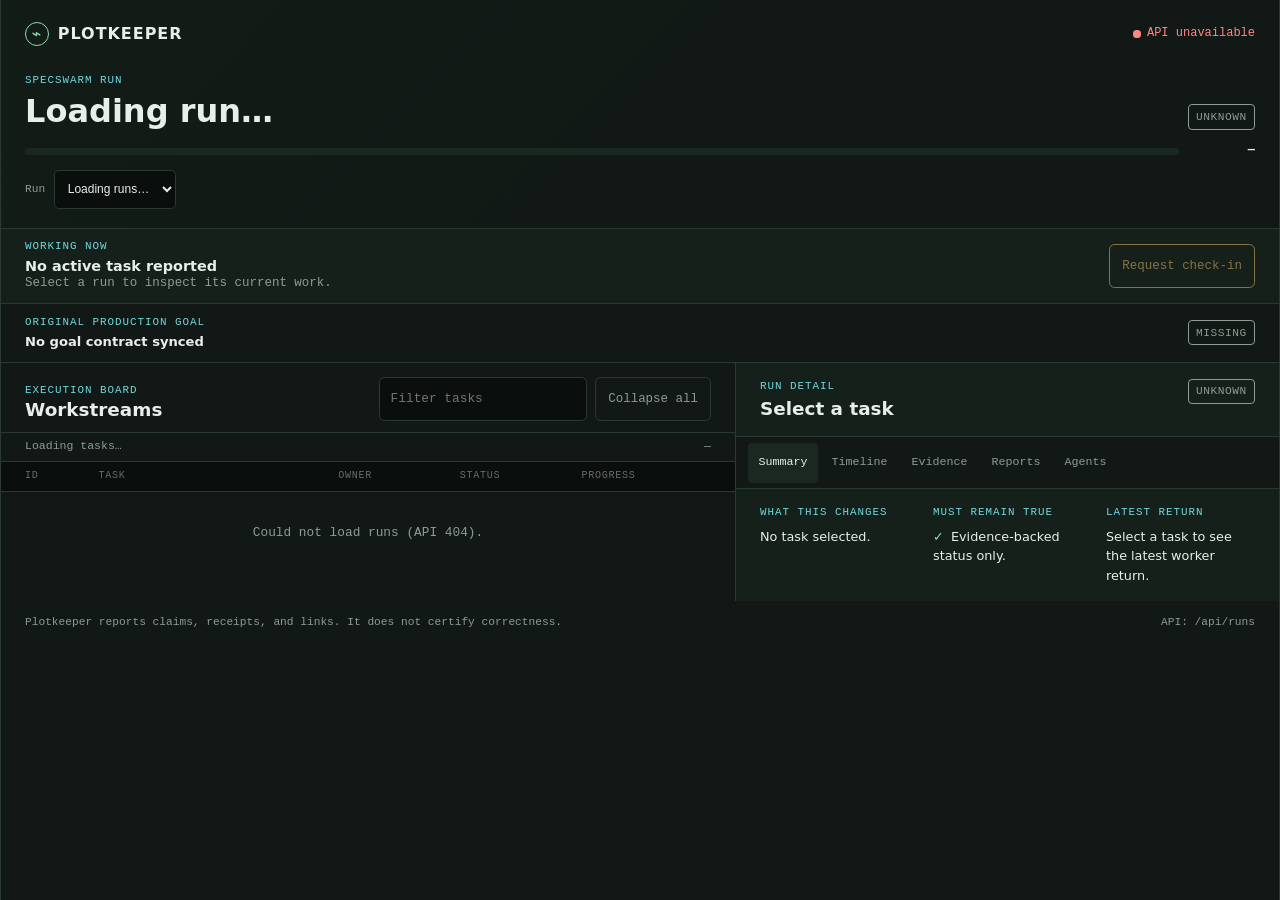
==== plotkeeper/web/index.html @ b36c6f3d "Productize Plotkeeper repository" ====
<!doctype html>
<html lang="en">
<head>
  <meta charset="utf-8">
  <meta name="viewport" content="width=device-width, initial-scale=1">
  <meta name="color-scheme" content="dark light">
  <meta name="description" content="Plotkeeper run dashboard">
  <title>Plotkeeper · Runs</title>
  <link rel="stylesheet" href="/web/styles.css">
</head>
<body>
  <a class="skip-link" href="#main-content">Skip to runs</a>
  <div class="app-shell" data-testid="plotkeeper-app">
    <header class="topbar">
      <div class="topbar-line">
        <a class="brand" href="/" aria-label="Plotkeeper home"><span class="brand-mark" aria-hidden="true">⌁</span><span>PLOTKEEPER</span></a>
        <div class="connection" id="connection-status" role="status" aria-live="polite"><span class="connection-dot" aria-hidden="true"></span><span>Connecting…</span></div>
      </div>
      <div class="goal-row">
        <div class="goal-copy">
          <span class="eyebrow">SpecSwarm run</span>
          <h1 id="run-goal">Loading run…</h1>
        </div>
        <span class="run-state state-unknown" id="run-state">UNKNOWN</span>
      </div>
      <div class="progress-row" aria-label="Run progress">
        <div class="progress-track"><span id="run-progress-bar" style="width:0%"></span></div>
        <strong id="run-progress-value">—</strong>
      </div>
      <label class="run-picker"><span>Run</span><select id="run-selector" aria-label="Select run"><option value="">Loading runs…</option></select></label>
    </header>

    <section class="working-strip" aria-label="Current work">
      <div class="working-copy">
        <span class="eyebrow">Working now</span>
        <strong id="working-title">No active task reported</strong>
        <span class="subtle" id="working-meta">Select a run to inspect its current work.</span>
      </div>
      <button class="button button-outline" id="check-in" type="button" disabled>Request check-in</button>
    </section>

    <details class="contract-strip" id="goal-contract">
      <summary><span><span class="eyebrow">Original production goal</span><strong id="contract-goal">No goal contract synced</strong></span><span id="contract-badge" class="run-state state-unknown">MISSING</span></summary>
      <div class="contract-body">
        <div><span class="label">Contract</span><p id="contract-id">—</p></div>
        <div><span class="label">Protected baseline</span><p id="contract-baseline">—</p></div>
        <div><span class="label">Must remain true</span><ul id="contract-invariants" class="plain-list"><li>No contract data available.</li></ul></div>
      </div>
    </details>

    <main id="main-content">
      <section class="board-shell" id="board-shell" aria-labelledby="work-heading">
        <div class="board-toolbar">
          <div>
            <span class="eyebrow">Execution board</span>
            <h2 id="work-heading">Workstreams</h2>
          </div>
          <div class="toolbar-actions">
            <label class="search-wrap"><span class="sr-only">Filter tasks</span><input id="task-filter" type="search" placeholder="Filter tasks" autocomplete="off"></label>
            <button class="button button-quiet" id="collapse-all" type="button">Collapse all</button>
          </div>
        </div>
        <div class="board-meta"><span id="board-count">Loading tasks…</span><span id="board-updated">—</span></div>
        <div class="column-head" aria-hidden="true"><span>ID</span><span>Task</span><span>Owner</span><span>Status</span><span>Progress</span><span></span></div>
        <div id="workstreams" class="workstreams" aria-live="polite"></div>
        <div id="board-message" class="empty-state">Loading runs…</div>
      </section>

      <aside class="inspector" aria-labelledby="detail-heading">
        <div class="inspector-heading">
          <div>
            <span class="eyebrow" id="detail-path">Run detail</span>
            <h2 id="detail-heading">Select a task</h2>
          </div>
          <span id="detail-status" class="run-state state-unknown">UNKNOWN</span>
        </div>
        <nav class="tabs" aria-label="Task detail">
          <button class="tab is-active" type="button" data-tab="summary" aria-selected="true">Summary</button>
          <button class="tab" type="button" data-tab="timeline" aria-selected="false">Timeline</button>
          <button class="tab" type="button" data-tab="evidence" aria-selected="false">Evidence</button>
          <button class="tab" type="button" data-tab="reports" aria-selected="false">Reports</button>
          <button class="tab" type="button" data-tab="agents" aria-selected="false">Agents</button>
        </nav>
        <div class="inspector-panel is-visible" data-panel="summary">
          <div class="summary-grid">
            <div><span class="label">What this changes</span><p id="detail-change">No task selected.</p></div>
            <div><span class="label">Must remain true</span><ul id="detail-preserve" class="plain-list"><li>Evidence-backed status only.</li></ul></div>
            <div><span class="label">Latest return</span><p id="detail-return">Select a task to see the latest worker return.</p></div>
          </div>
        </div>
        <div class="inspector-panel" data-panel="timeline"><ol id="detail-timeline" class="timeline"><li class="empty-inline">No timeline available.</li></ol></div>
        <div class="inspector-panel" data-panel="evidence"><div id="detail-evidence" class="evidence-list"><p class="empty-inline">No evidence attached.</p></div></div>
        <div class="inspector-panel" data-panel="reports"><div id="detail-reports" class="report-list"><p class="empty-inline">No reports attached.</p></div></div>
        <div class="inspector-panel" data-panel="agents"><div id="detail-agents" class="agent-list"><p class="empty-inline">No agent identities attached.</p></div></div>
      </aside>
    </main>
    <footer class="footer"><span>Plotkeeper reports claims, receipts, and links. It does not certify correctness.</span><span id="footer-api">API: /api/runs</span></footer>
  </div>
  <script src="/web/app.js" defer></script>
</body>
</html>
---- web/styles.css ----
:root {
  color-scheme: dark;
  --ink: #e8eee9;
  --muted: #8e9c92;
  --faint: #607067;
  --bg: #0a0e0c;
  --surface: #111815;
  --surface-2: #16201b;
  --surface-3: #1b2821;
  --line: #2a3a31;
  --accent: #85e2a7;
  --teal: #6fd9df;
  --amber: #f1c66e;
  --red: #ff8982;
  --shadow: 0 1rem 3rem rgba(0, 0, 0, .2);
  font-family: ui-monospace, SFMono-Regular, Consolas, "Liberation Mono", monospace;
}

* { box-sizing: border-box; }
html { background: var(--bg); }
body { margin: 0; min-width: 320px; background: var(--bg); color: var(--ink); font-size: 1rem; line-height: 1.45; }
button, input { font: inherit; }
button { color: inherit; }
a { color: inherit; }
.sr-only { position: absolute; width: 1px; height: 1px; padding: 0; margin: -1px; overflow: hidden; clip: rect(0,0,0,0); white-space: nowrap; border: 0; }
.skip-link { position: fixed; top: .5rem; left: .75rem; z-index: 10; padding: .65rem .8rem; background: var(--accent); color: #08120b; transform: translateY(-160%); transition: transform .15s; }
.skip-link:focus { transform: translateY(0); }

.app-shell { width: min(100%, 110rem); margin: 0 auto; border-inline: 1px solid var(--line); background: var(--surface); min-height: 100vh; }
.topbar { padding: .8rem 1rem 1rem; border-bottom: 1px solid var(--line); background: linear-gradient(135deg, #131c17 0%, var(--surface) 60%); }
.topbar-line, .goal-row, .progress-row, .working-strip, .board-toolbar, .board-meta, .inspector-heading, .footer { display: flex; align-items: center; justify-content: space-between; gap: .75rem; }
.topbar-line { min-height: 2.25rem; }
.brand { display: inline-flex; align-items: center; gap: .55rem; text-decoration: none; font: 700 1rem/1 ui-sans-serif, system-ui, sans-serif; letter-spacing: .06em; }
.brand-mark { display: grid; width: 1.5rem; height: 1.5rem; place-items: center; color: var(--accent); border: 1px solid var(--accent); border-radius: 50%; font-size: 1rem; }
.connection { display: inline-flex; align-items: center; gap: .4rem; color: var(--muted); font-size: .75rem; }
.connection-dot { width: .45rem; height: .45rem; border-radius: 50%; background: var(--amber); }
.connection.is-online { color: var(--accent); }.connection.is-online .connection-dot { background: var(--accent); }.connection.is-error { color: var(--red); }.connection.is-error .connection-dot { background: var(--red); }
.goal-row { align-items: end; margin-top: 1rem; }
.eyebrow, .label { display: block; color: var(--teal); text-transform: uppercase; letter-spacing: .09em; font-size: .68rem; }
h1, h2, p { margin: 0; }
h1 { max-width: 56rem; margin-top: .25rem; font: 700 clamp(1.25rem, 3vw, 2rem)/1.16 ui-sans-serif, system-ui, sans-serif; }
h2 { font: 700 1.15rem/1.2 ui-sans-serif, system-ui, sans-serif; }
.run-state { display: inline-flex; align-items: center; min-height: 1.5rem; padding: .22rem .45rem; border: 1px solid currentColor; border-radius: .25rem; white-space: nowrap; font-size: .7rem; letter-spacing: .05em; }
.state-completed { color: var(--accent); }.state-working { color: var(--amber); }.state-blocked, .state-failed, .state-review_required { color: var(--red); }.state-pending, .state-unknown { color: var(--muted); }
.progress-row { margin-top: .8rem; }.progress-track { flex: 1; height: .45rem; overflow: hidden; border-radius: .4rem; background: var(--surface-3); }.progress-track span { display: block; height: 100%; border-radius: inherit; background: var(--accent); transition: width .3s ease; }.progress-row strong { min-width: 4rem; text-align: right; font-size: .75rem; }
.run-picker { display: flex; align-items: center; gap: .55rem; margin-top: .65rem; color: var(--muted); font-size: .7rem; }.run-picker select { min-height: 2.4rem; max-width: 100%; padding: .35rem .55rem; color: var(--ink); border: 1px solid var(--line); border-radius: .3rem; background: var(--bg); font-size: .75rem; }.run-picker select:focus-visible { outline: 2px solid var(--teal); outline-offset: 1px; }
.working-strip { align-items: center; padding: .75rem 1rem; border-bottom: 1px solid var(--line); background: var(--surface-2); }.working-copy { min-width: 0; }.working-copy strong, .working-copy .subtle { display: block; overflow: hidden; text-overflow: ellipsis; white-space: nowrap; }.working-copy strong { margin-top: .2rem; font: 600 .9rem ui-sans-serif, system-ui, sans-serif; }.subtle, .muted { color: var(--muted); font-size: .78rem; }
.contract-strip { border-bottom: 1px solid var(--line); background: var(--surface); }.contract-strip summary { display: flex; align-items: center; justify-content: space-between; gap: 1rem; padding: .7rem 1rem; cursor: pointer; list-style: none; }.contract-strip summary::-webkit-details-marker { display: none; }.contract-strip summary strong { display: block; margin-top: .15rem; font: 600 .82rem/1.35 ui-sans-serif, system-ui, sans-serif; }.contract-body { display: grid; gap: 1rem; grid-template-columns: minmax(12rem, .7fr) minmax(12rem, .7fr) minmax(18rem, 1.6fr); padding: .8rem 1rem 1rem; border-top: 1px solid var(--line); }.contract-body p { margin-top: .35rem; font: .76rem/1.4 ui-monospace, monospace; overflow-wrap: anywhere; }
.button { min-height: 2.75rem; border: 1px solid var(--line); border-radius: .35rem; padding: .5rem .75rem; cursor: pointer; font-size: .78rem; }.button:disabled { cursor: not-allowed; opacity: .5; }.button-outline { border-color: var(--amber); color: var(--amber); background: transparent; }.button-outline.is-requested { color: #10160f; background: var(--amber); }.button-quiet { color: var(--muted); background: transparent; }.button:hover:not(:disabled), .button:focus-visible { border-color: var(--accent); color: var(--accent); }
main { display: grid; grid-template-columns: minmax(0, 1fr); }
.board-shell { min-width: 0; border-bottom: 1px solid var(--line); }.board-toolbar { align-items: end; padding: .9rem 1rem .65rem; }.toolbar-actions { display: flex; align-items: center; gap: .5rem; }.search-wrap input { width: min(13rem, 38vw); min-height: 2.75rem; padding: .5rem .65rem; color: var(--ink); border: 1px solid var(--line); border-radius: .35rem; background: var(--bg); font-size: .8rem; }.search-wrap input:focus { outline: 2px solid var(--teal); outline-offset: 1px; }
.board-meta { padding: .35rem 1rem; color: var(--muted); font-size: .72rem; border-top: 1px solid var(--line); }.column-head { display: grid; grid-template-columns: 4rem minmax(12rem, 1fr) 7rem 7rem 6.5rem 1rem; gap: .6rem; padding: .45rem 1rem; color: var(--faint); background: var(--bg); border-block: 1px solid var(--line); text-transform: uppercase; letter-spacing: .07em; font-size: .63rem; }
.workstream { border-bottom: 1px solid var(--line); }.workstream-head { display: grid; grid-template-columns: 1.5rem minmax(0, 1fr) auto auto; gap: .55rem; width: 100%; min-height: 2.75rem; padding: .55rem 1rem; color: var(--ink); border: 0; background: var(--surface-2); text-align: left; cursor: pointer; }.workstream-head:hover, .workstream-head:focus-visible { background: var(--surface-3); }.workstream-head strong { font: 650 .85rem ui-sans-serif, system-ui, sans-serif; }.workstream-head small { display: block; margin-top: .1rem; color: var(--muted); font-size: .7rem; }.chevron { color: var(--muted); transition: transform .15s; }.workstream.is-open > .workstream-head .chevron, .task-row.is-open .chevron { transform: rotate(90deg); }.workstream-body { display: none; }.workstream.is-open > .workstream-body { display: block; }
.task-row { border-top: 1px solid var(--line); }.task-button { display: grid; grid-template-columns: 4rem minmax(12rem, 1fr) 7rem 7rem 6.5rem 1rem; gap: .6rem; align-items: center; width: 100%; min-height: 2.8rem; padding: .45rem 1rem; border: 0; color: var(--ink); background: transparent; text-align: left; cursor: pointer; }.task-button:hover, .task-row.is-open .task-button, .task-button:focus-visible { background: var(--surface-2); }.task-id { color: var(--muted); font-size: .7rem; }.task-title { min-width: 0; font: 500 .82rem/1.28 ui-sans-serif, system-ui, sans-serif; }.task-owner { overflow: hidden; text-overflow: ellipsis; white-space: nowrap; color: var(--muted); font-size: .72rem; }.task-status { font-size: .7rem; }.status-completed { color: var(--accent); }.status-working { color: var(--amber); }.status-blocked, .status-failed, .status-review_required { color: var(--red); }.status-pending, .status-unknown { color: var(--muted); }.mini-progress { height: .3rem; overflow: hidden; border-radius: .3rem; background: var(--surface-3); }.mini-progress span { display: block; height: 100%; background: var(--accent); }.subtasks { display: none; padding: .2rem 1rem .55rem 5.6rem; background: var(--surface-2); }.task-row.is-open > .subtasks { display: grid; gap: .2rem; }.subtask { display: grid; grid-template-columns: minmax(0, 1fr) 6rem 6rem; gap: .5rem; align-items: center; padding: .45rem .55rem; border-left: 2px solid var(--line); color: var(--ink); background: transparent; text-align: left; cursor: pointer; }.subtask:hover, .subtask.is-selected { border-left-color: var(--teal); background: var(--surface); }.subtask-title { font: 500 .75rem ui-sans-serif, system-ui, sans-serif; }.subtask small { color: var(--muted); font-size: .68rem; }
.empty-state, .empty-inline { color: var(--muted); font-size: .8rem; }.empty-state { padding: 2rem 1rem; text-align: center; }.board-shell.has-data .empty-state { display: none; }
.inspector { min-width: 0; background: var(--surface-2); }.inspector-heading { align-items: start; padding: 1rem; border-bottom: 1px solid var(--line); }.inspector-heading h2 { margin-top: .2rem; max-width: 48rem; }.tabs { display: flex; gap: .2rem; overflow-x: auto; padding: .35rem .75rem; border-bottom: 1px solid var(--line); background: var(--surface); }.tab { min-height: 2.5rem; border: 0; border-radius: .25rem; padding: .45rem .65rem; color: var(--muted); background: transparent; cursor: pointer; font-size: .73rem; white-space: nowrap; }.tab:hover, .tab:focus-visible, .tab.is-active { color: var(--ink); background: var(--surface-3); }.inspector-panel { display: none; padding: 1rem; }.inspector-panel.is-visible { display: block; }.summary-grid { display: grid; gap: 1rem; grid-template-columns: repeat(3, minmax(0, 1fr)); }.summary-grid p, .plain-list, .evidence-list, .report-list, .agent-list { font: .8rem/1.5 ui-sans-serif, system-ui, sans-serif; }.summary-grid p { margin-top: .4rem; }.plain-list { display: grid; gap: .35rem; padding: 0; margin: .4rem 0 0; list-style: none; }.plain-list li::before { content: "✓"; margin-right: .45rem; color: var(--accent); }.detail-card { padding: .7rem; border: 1px solid var(--line); border-radius: .3rem; background: var(--surface); }.detail-card + .detail-card { margin-top: .5rem; }.detail-card strong { display: block; font-size: .8rem; }.detail-card small, .detail-card p { display: block; margin-top: .2rem; color: var(--muted); font-size: .74rem; }.timeline { display: grid; gap: 0; padding: 0; margin: 0; list-style: none; }.timeline-item { display: grid; grid-template-columns: 8rem .8rem minmax(0, 1fr) 8rem; gap: .5rem; padding: .65rem 0; border-bottom: 1px solid var(--line); font: .75rem/1.4 ui-sans-serif, system-ui, sans-serif; }.timeline-item time, .timeline-agent { color: var(--muted); font-family: ui-monospace, monospace; font-size: .7rem; }.timeline-dot { width: .45rem; height: .45rem; margin-top: .35rem; border-radius: 50%; background: var(--accent); }.agent-card { display: grid; grid-template-columns: 2rem 1fr; gap: .65rem; align-items: center; }.agent-card + .agent-card { margin-top: .5rem; }.agent-avatar { display: grid; width: 2rem; height: 2rem; place-items: center; border-radius: 50%; color: var(--teal); background: var(--surface-3); font-weight: 700; }.agent-card strong { display: block; font-size: .8rem; }.agent-card small { display: block; color: var(--muted); font-size: .72rem; }.footer { padding: .8rem 1rem; color: var(--muted); font-size: .7rem; }

@media (min-width: 48rem) { .topbar, .working-strip, .board-toolbar, .board-meta, .column-head, .inspector-heading, .inspector-panel, .footer { padding-inline: 1.5rem; } main { grid-template-columns: minmax(0, 1fr) minmax(20rem, 34rem); }.inspector { border-left: 1px solid var(--line); }.board-shell { border-bottom: 0; }.working-strip { padding-block: .65rem; } }
@media (min-width: 72rem) { .topbar { padding-block: 1rem 1.2rem; }.goal-row { margin-top: 1.3rem; }.summary-grid { gap: 1.5rem; } }
@media (min-width: 48rem) { .contract-strip summary, .contract-body { padding-inline: 1.5rem; } }
@media (max-width: 47.99rem) { .contract-body { grid-template-columns: 1fr; } }
@media (max-width: 47.99rem) { .goal-row, .working-strip, .board-toolbar, .board-meta { align-items: flex-start; flex-direction: column; }.working-strip .button { width: 100%; }.toolbar-actions { width: 100%; }.toolbar-actions .button { flex: 1; }.search-wrap, .search-wrap input { width: 100%; }.column-head { grid-template-columns: 3.1rem minmax(9rem, 1fr) 5.5rem 1rem; }.column-head span:nth-child(3), .column-head span:nth-child(4), .column-head span:nth-child(5) { display: none; }.task-button { grid-template-columns: 3.1rem minmax(0, 1fr) 5.5rem 1rem; }.task-owner, .mini-progress { display: none; }.subtasks { padding-left: 4.1rem; }.subtask { grid-template-columns: minmax(0, 1fr) 5rem; }.subtask small:first-of-type { display: none; }.summary-grid { grid-template-columns: 1fr; }.timeline-item { grid-template-columns: 5rem .7rem minmax(0, 1fr); }.timeline-agent { grid-column: 3; }.footer { align-items: flex-start; flex-direction: column; } }
@media (prefers-reduced-motion: reduce) { *, *::before, *::after { scroll-behavior: auto !important; transition-duration: .01ms !important; animation-duration: .01ms !important; } }
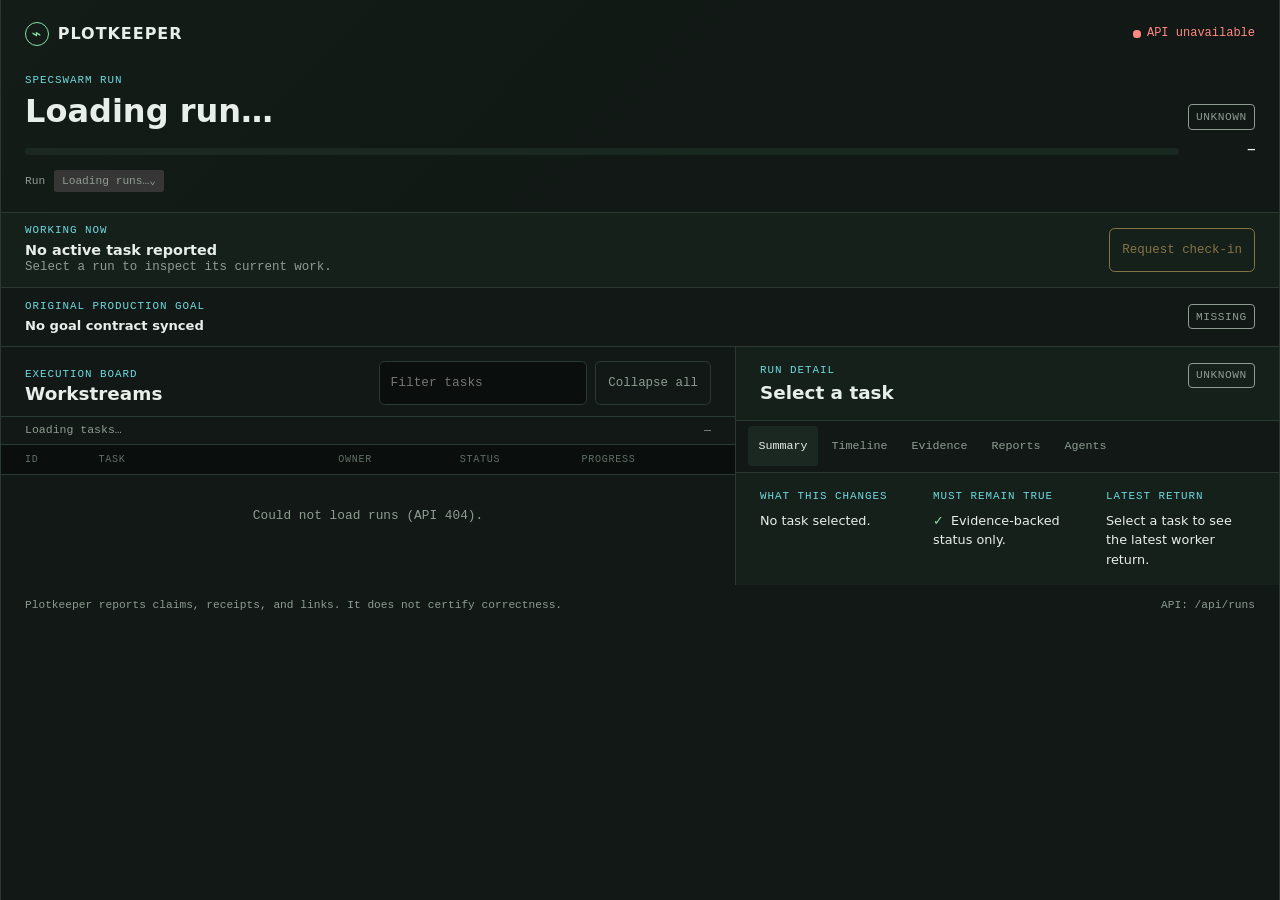
==== commit 58f3dee2: "fix: bound responsive run picker layout" ====
--- a/plotkeeper/web/index.html
+++ b/plotkeeper/web/index.html
@@ -27,7 +27,14 @@
         <div class="progress-track"><span id="run-progress-bar" style="width:0%"></span></div>
         <strong id="run-progress-value">—</strong>
       </div>
-      <label class="run-picker"><span>Run</span><select id="run-selector" aria-label="Select run"><option value="">Loading runs…</option></select></label>
+      <div class="run-picker">
+        <span>Run</span>
+        <div class="run-combobox">
+          <button id="run-picker-button" class="run-picker-button" type="button" aria-haspopup="listbox" aria-expanded="false" aria-controls="run-picker-menu" disabled><span id="run-picker-value">Loading runs…</span><span aria-hidden="true">⌄</span></button>
+          <div id="run-picker-menu" class="run-picker-menu" role="listbox" aria-label="Active runs grouped by project" hidden></div>
+          <select id="run-selector" class="sr-only" aria-hidden="true" tabindex="-1"><option value="">Loading runs…</option></select>
+        </div>
+      </div>
     </header>
 
     <section class="working-strip" aria-label="Current work">
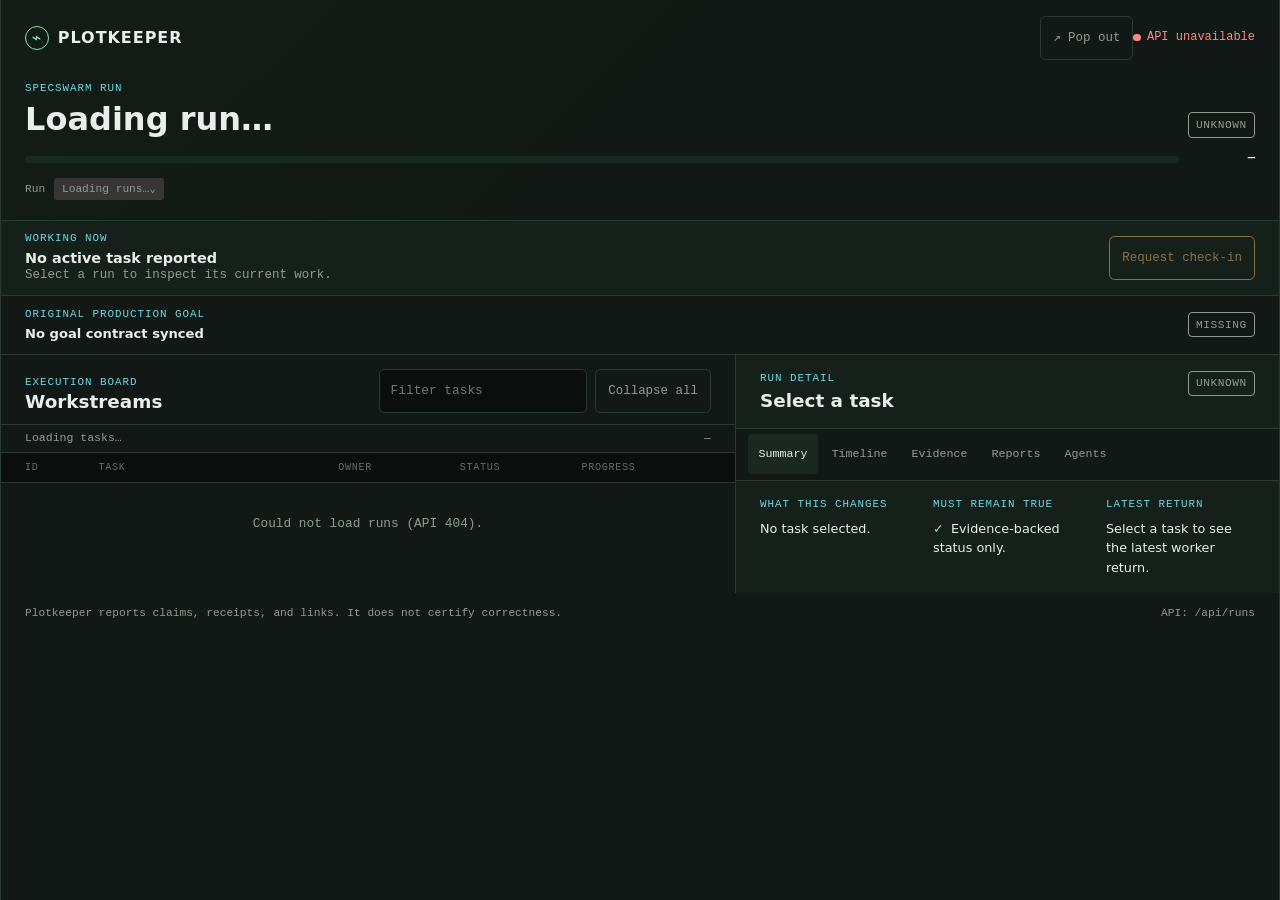
==== commit e708393b: "feat: add browser popout and private connector" ====
--- a/plotkeeper/web/index.html
+++ b/plotkeeper/web/index.html
@@ -14,7 +14,7 @@
     <header class="topbar">
       <div class="topbar-line">
         <a class="brand" href="/" aria-label="Plotkeeper home"><span class="brand-mark" aria-hidden="true">⌁</span><span>PLOTKEEPER</span></a>
-        <div class="connection" id="connection-status" role="status" aria-live="polite"><span class="connection-dot" aria-hidden="true"></span><span>Connecting…</span></div>
+        <div class="topbar-actions"><button class="button button-quiet popout-button" id="pop-out" type="button" title="Open this exact Plotkeeper surface in your default browser">↗ <span>Pop out</span></button><div class="connection" id="connection-status" role="status" aria-live="polite"><span class="connection-dot" aria-hidden="true"></span><span>Connecting…</span></div></div>
       </div>
       <div class="goal-row">
         <div class="goal-copy">
